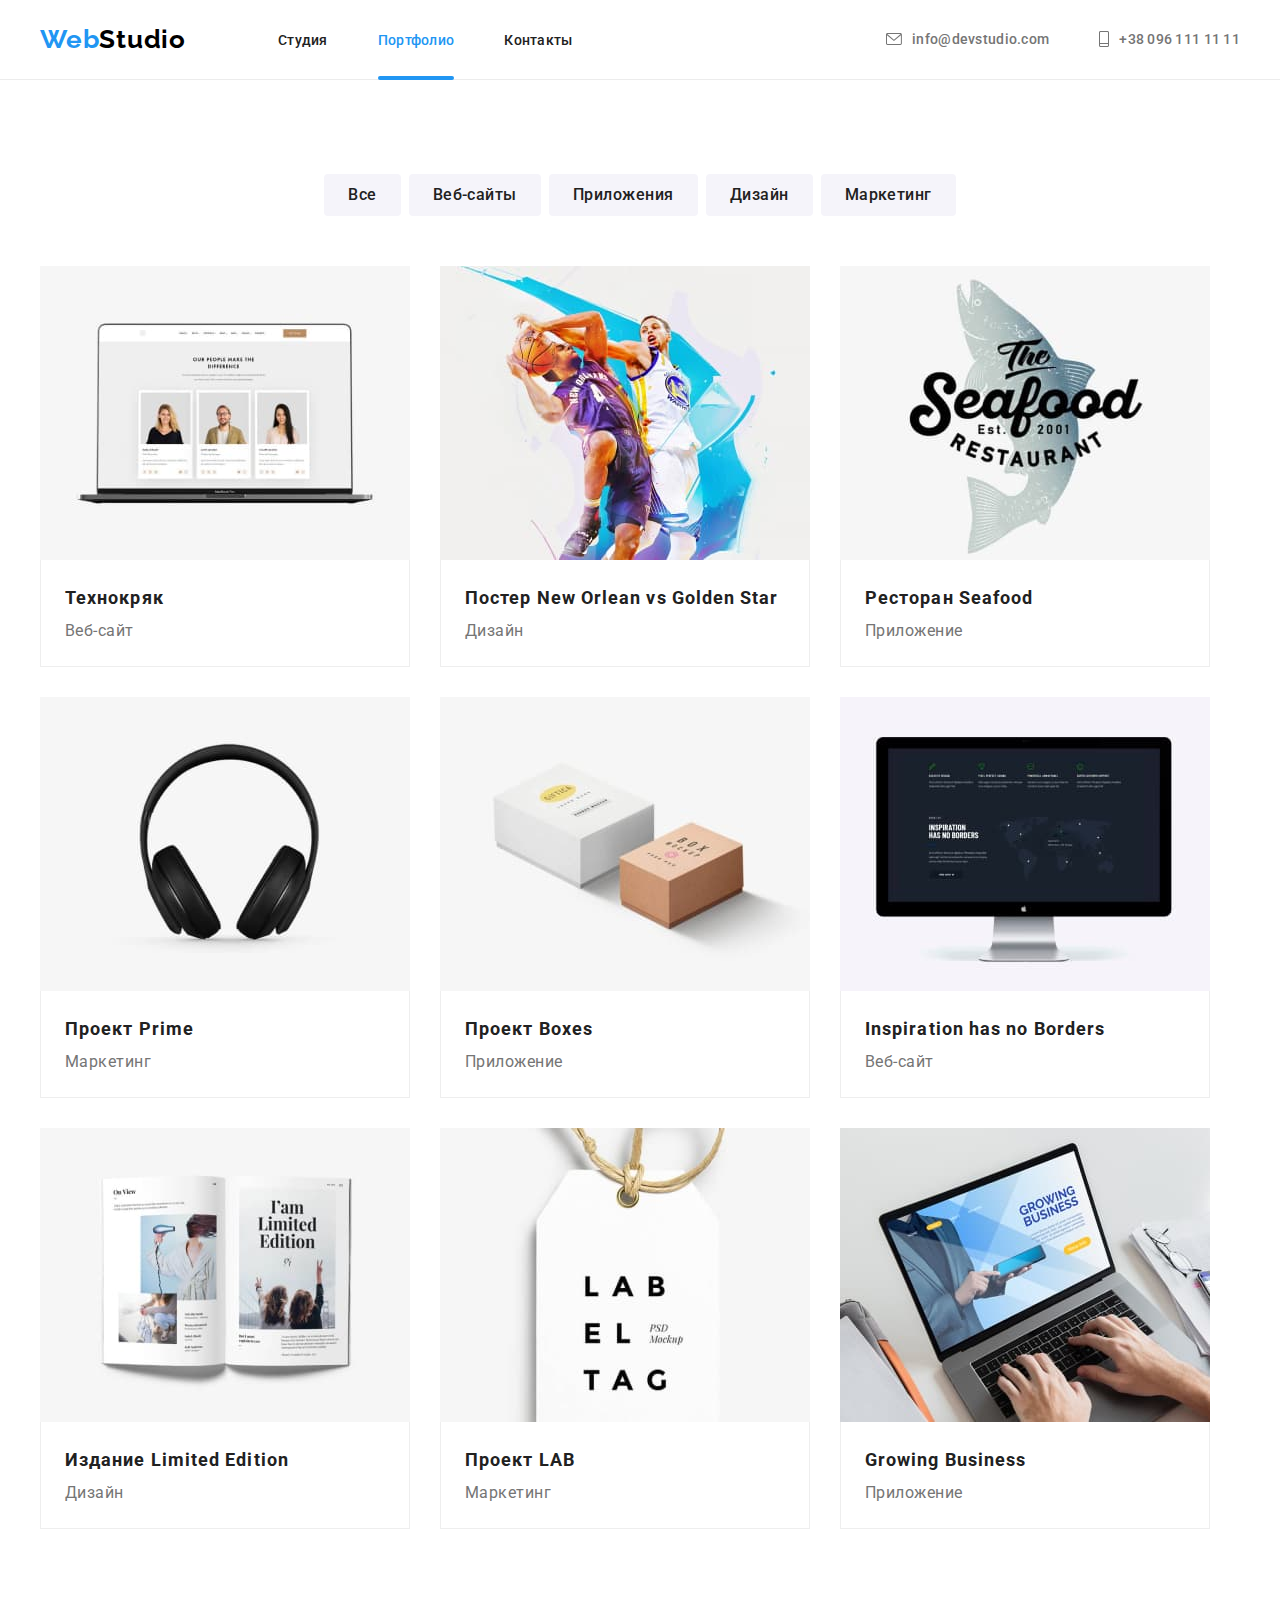
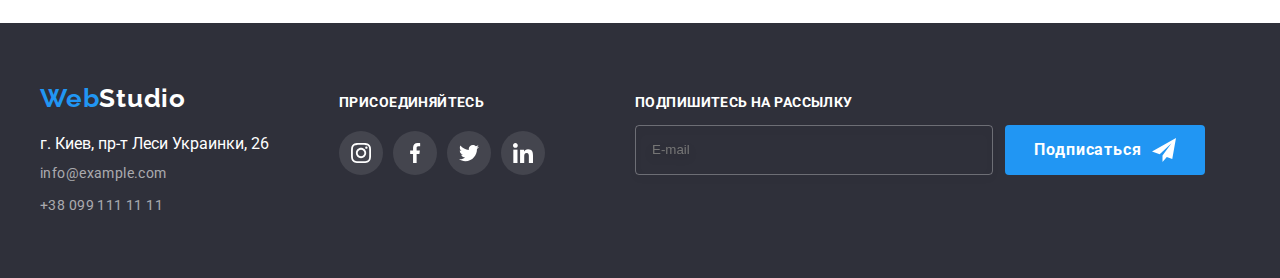
==== portfolio.html @ 4668f15e "start-7" ====
<!DOCTYPE html>
<html lang="ru">
<head>

    <meta charset="UTF-8">
    <meta http-equiv="X-UA-Compatible" content="IE=edge">
    <meta name="viewport" content="width=device-width, initial-scale=1.0">
    <title>Решения для бизнеса</title>
    <link rel="preconnect" href="https://fonts.gstatic.com">
    <link href="https://fonts.googleapis.com/css2?family=Raleway:wght@700&family=Roboto:wght@400;500;700;900&display=swap"
     rel="stylesheet">
    <link rel="stylesheet" href="https://cdnjs.cloudflare.com/ajax/libs/modern-normalize/1.1.0/modern-normalize.min.css"
        integrity="sha512-wpPYUAdjBVSE4KJnH1VR1HeZfpl1ub8YT/NKx4PuQ5NmX2tKuGu6U/JRp5y+Y8XG2tV+wKQpNHVUX03MfMFn9Q=="
        crossorigin="anonymous" referrerpolicy="no-referrer" />
    <link rel="stylesheet" href="https://cdnjs.cloudflare.com/ajax/libs/animate.css/4.1.1/animate.min.css" />
    <link rel="stylesheet" href="./css/style.css">


</head>

<body>
    <!--HEADER-->
    <header class="header">
        <div class="container header-container">
            <nav class="header-navi">
                <a class="logo-header" href="./">
                 Web<span class="header-second-part-logo">Studio</span> 
                </a>
                <ul class="menu">
                    <li class="menu-item">
                        <a class="menu-link" href="./index.html">Студия</a>
                    </li>
                    <li class="menu-item">
                        <a class="menu-link current" href="./portfolio.html">Портфолио</a>
                    </li>
                    <li class="menu-item">
                        <a class="menu-link" href="">Контакты</a>
                    </li>
                </ul>
            </nav>
                <ul class="header-list">
                    <li class="header-item">
                        <a class="header-link" href="mailto:info@devstudio.com">
                            <svg class="header-icon" width="16" height="12">
                                <use href="./images/sprite.svg#mail"></use>
                            </svg>
                            info@devstudio.com
                        </a>
                    </li>
                    <li class="header-item">
                        <a class="header-link" href="tel:+380961111111">
                            <svg class="header-icon" width="10" height="16" dw>
                                <use href="./images/sprite.svg#phone"></use>
                            </svg>
                            +38 096 111 11 11
                        </a>
                    </li>
                </ul>
        </div>

    </header>        
    <!-- PORTFOLIO -->
    <main>
        <section class="portfolio">
            <div class="container">
                <h2 class="visually-hidden">Наши работы</h2>
                <ul class="portfolio-menu">
                    <li class="portfolio-menu-item"><button class="portfolio-button" type="button">Все</button></li>
                    <li class="portfolio-menu-item"><button class="portfolio-button" type="button">Веб-сайты</button></li>
                    <li class="portfolio-menu-item"><button class="portfolio-button" type="button">Приложения</button></li>
                    <li class="portfolio-menu-item"><button class="portfolio-button" type="button">Дизайн</button></li>
                    <li class="portfolio-menu-item"><button class="portfolio-button" type="button">Маркетинг</button></li>
                </ul>
                <ul class="content-list">
                    <li class="content-list-item">
                        <a href="" class="content-list-link">
                            <div class="content-list-img-wrapper">
                                <img class="content-img"src="./images/portfolio/portfolio-img-1.jpg" alt="экран ноутбука">
                                <p class="portfolio-overlay">Технокряк это современная площадка распространения коронавируса. Компании используют эту платформу для цифрового
                                шпионажа и атак на защищённые сервера конкурентов.</p>
                            </div>
                            <div class="content-box">
                                <h3 class="title-potfolio">Технокряк</h3>
                                <p class="portfolio-text">Веб-сайт</p>
                            </div>
                        </a>
                    </li>
                    <li class="content-list-item">
                        <a href="" class="content-list-link">
                            <div class="content-list-img-wrapper">
                                <img class="content-img" src="./images/portfolio/portfolio-img-2.jpg" alt="два баскетболиста"> 
                                <p class="portfolio-overlay">Технокряк это современная площадка распространения коронавируса. Компании используют эту платформу для цифрового
                                шпионажа и атак на защищённые сервера конкурентов.</p>
                            </div>
                            <div class="content-box">
                                <h3 class="title-potfolio">Постер New Orlean vs Golden Star</h3>
                                <p class="portfolio-text">Дизайн</p>
                            </div>
                        </a>
                    </li>
                    <li class="content-list-item">
                        <a href="" class="content-list-link">
                            <div class="content-list-img-wrapper">
                                <img class="content-img"src="./images/portfolio/portfolio-img-3.jpg" alt="эмблема ресторана морской еды">
                                <p class="portfolio-overlay">Технокряк это современная площадка распространения коронавируса. Компании используют эту платформу для цифрового
                                шпионажа и атак на защищённые сервера конкурентов.</p>
                            </div>
                            <div class="content-box">
                                <h3 class="title-potfolio">Ресторан Seafood</h3>
                                <p class="portfolio-text">Приложение</p>
                            </div>
                        </a>
                    </li>
                    <li class="content-list-item">
                        <a href="" class="content-list-link">
                            <div class="content-list-img-wrapper">
                                <img class="content-img"src="./images/portfolio/portfolio-img-4.jpg" alt="наушники">
                                <p class="portfolio-overlay">Технокряк это современная площадка распространения коронавируса. Компании используют эту платформу для цифрового
                                шпионажа и атак на защищённые сервера конкурентов.</p>
                            </div>
                            <div class="content-box">
                                <h3 class="title-potfolio">Проект Prime</h3>
                                <p class="portfolio-text">Маркетинг</p>
                            </div>
                        </a>
                    </li>
                    <li class="content-list-item">
                        <a href="" class="content-list-link">
                            <div class="content-list-img-wrapper">
                                <img class="content-img"src="./images/portfolio/portfolio-img-5.jpg" alt="две коробки">
                                <p class="portfolio-overlay">Технокряк это современная площадка распространения коронавируса. Компании используют эту платформу для цифрового
                                шпионажа и атак на защищённые сервера конкурентов.</p>
                            </div>
                            <div class="content-box">
                                <h3 class="title-potfolio">Проект Boxes</h3>
                                <p class="portfolio-text">Приложение</p>
                            </div>
                        </a>
                    </li>
                    <li class="content-list-item">
                        <a href="" class="content-list-link">
                            <div class="content-list-img-wrapper">
                                <img class="content-img"src="./images/portfolio/portfolio-img-6.jpg" alt="экран монитора">
                                <p class="portfolio-overlay">Технокряк это современная площадка распространения коронавируса. Компании используют эту платформу для цифрового
                                шпионажа и атак на защищённые сервера конкурентов.</p>
                            </div>
                            <div class="content-box">
                                <h3 class="title-potfolio">Inspiration has no Borders</h3>
                                <p class="portfolio-text">Веб-сайт</p>
                            </div>
                        </a>
                    </li>
                    <li class="content-list-item">
                        <a href="" class="content-list-link">
                            <div class="content-list-img-wrapper">
                                <img class="content-img"src="./images/portfolio/portfolio-img-7.jpg" alt="открытая книга">
                                <p class="portfolio-overlay">Технокряк это современная площадка распространения коронавируса. Компании используют эту платформу для цифрового
                                шпионажа и атак на защищённые сервера конкурентов.</p>
                            </div>
                            <div class="content-box">
                                <h3 class="title-potfolio">Издание Limited Edition</h3>
                                <p class="portfolio-text">Дизайн   </p>
                            </div>
                        </a>
                   </li>
                    <li class="content-list-item">
                        <a href="" class="content-list-link">
                            <div class="content-list-img-wrapper">
                                <img class="content-img"src="./images/portfolio/portfolio-img-8.jpg" alt="ярлык">
                                <p class="portfolio-overlay">Технокряк это современная площадка распространения коронавируса. Компании используют эту платформу для цифрового
                                шпионажа и атак на защищённые сервера конкурентов.</p>
                            </div>
                            <div class="content-box">
                                <h3 class="title-potfolio">Проект LAB</h3>
                                <p class="portfolio-text">Маркетинг</p>
                            </div>
                        </a>
                    </li>
                    <li class="content-list-item">
                        <a href="" class="content-list-link">
                            <div class="content-list-img-wrapper">
                                <img class="content-img"src="./images/portfolio/portfolio-img-9.jpg" alt="работник печатает текст">
                                <p class="portfolio-overlay">Технокряк это современная площадка распространения коронавируса. Компании используют эту платформу для цифрового
                                шпионажа и атак на защищённые сервера конкурентов.</p>
                            </div>
                            <div class="content-box">
                                <h3 class="title-potfolio">Growing Business</h3>
                                <p class="portfolio-text">Приложение</p>
                            </div>
                        </a>
                    </li>
                </ul>
            </div>
        </section>

    </main>

        <!--FOOTER-->
        <footer class="footer-section">
            <div class="container footer-container">
                <div class="footer-address-box">
                    <a class="logo-footer" href="./">
                        Web<span class="footer-scnd-part-logo">Studio</span>
                    </a>
                    <address class="address">
                        <ul class="address-list">
                            <li class="address-list-item">
                                <a class="footer-link-address" href="https://goo.gl/maps/qPLBQ7NTv8aQXPM97" target="blank"
                                    rel="noopener noreferre">г. Киев, пр-т Леси Украинки, 26</a>
                            </li>
                            <li class="address-list-item">
                                <a class="footer-link" href="mailto:info@example.com">info@example.com</a>
                            </li>
                            <li class="address-list-item">
                                <a class="footer-link" href="tel:+380991111111">+38 099 111 11 11</a>
                            </li>
                        </ul>
                    </address>
                </div>
                <div class="footer-link-box">
                    <p class="link-text">Присоединяйтесь</p>
                    <ul class="footer-social-list">
                        <li class="footer-social-list-item">
                            <a href="" class="footer-social-list-link">
                                <svg class="footer-team-media-link" width="20" higth="20">
                                    <use href="./images/sprite.svg#instagram"></use>
                                </svg>
                            </a>
                        </li>
                        <li class="footer-social-list-item">
                            <a href="" class="footer-social-list-link">
                                <svg class="footer-team-media-link" width="20" higth="20">
                                    <use href="./images/sprite.svg#facebook"></use>
                                </svg>
                            </a>
                        </li>
                        <li class="footer-social-list-item">
                            <a href="" class="footer-social-list-link">
                                <svg class="footer-team-media-link" width="20" higth="20">
                                    <use href="./images/sprite.svg#twitter"></use>
                                </svg>
                            </a>
                        </li>
                        <li class="footer-social-list-item">
                            <a href="" class="footer-social-list-link">
                                <svg class="footer-team-media-link" width="20" higth="20">
                                    <use href="./images/sprite.svg#linkedin"></use>
                                </svg>
                            </a>
                        </li>
                    </ul>
                </div>
                <div class="footer-subscribe-form">
                    <form action="#" class="footer-form">
                        <p class="footer-form-head">Подпишитесь на рассылку</p>
                        <label class="footer-form-field">
                        <input type="email" class="footer-form-input" name="user-email" placeholder="E-mail">
                        <button type="submit" class="footer-btn">
                            Подписаться
                            <svg class="footer-btn-img" width="24" height="24">
                                <use href="./images/sprite.svg#send"></use>
                            </svg>
                        </button>
                    </label>
                    </form>
                </div>
            </div>
        </footer>
</body>
</html>
---- css/style.css ----
:root {
  --primery-font: "Roboto", sans-serif;
  --secondary-font: "Raleway", sans-serif;
  --primery-white-color: #ffffff;
  --primery-gray-color: #757575;
  --primery-logo-color: #000000;
  --primery-accent-color: #2196f3;
  --primery-menu-link-color: #212121;
  --primery-background-color: #2f303a;
  --team-background-color: #f5f4fa;
  --primery-address-text-color: rgba(255, 255, 255, 0.6);
  --cubic-bezier: cubic-bezier(0.4, 0, 0.2, 1);
  --time: 250ms;
}
body {
  background-color: var(--primery-white-color);
  color: var(--primery-gray-color);
  font-family: var(--primery-font);
  margin: 0px auto;
}
.address {
  font-style: normal;
}
h1,
h2,
h3,
h4,
h5,
h6,
p {
  margin-top: 0;
  margin-bottom: 0;
}
a {
  text-decoration: none;
}
ul,
ol {
  list-style: none;
  margin-top: 0;
  margin-bottom: 0;
  padding-left: 0;
}
img {
  display: block;
}
.visually-hidden {
  position: absolute;
  width: 1px;
  height: 1px;
  margin: -1px;
  border: 0px;
  padding: 0;

  white-space: nowrap;
  clip-path: inset(100%);
  clip: rect(0 0 0 0);
  overflow: hidden;
}
.container {
  width: 1200px;
  margin: 0 auto;
  padding-left: 15px;
  padding-right: 15px;
}

/* HEADER */
.header {
  padding: 24px 0px;
  border-bottom: 1px solid #ececec;
}
.logo-header {
  font-family: var(--secondary-font);
  font-weight: bold;
  font-size: 26px;
  line-height: 1.19;
  letter-spacing: 0.03em;

  color: var(--primery-accent-color);
  margin-right: 92px;
}
.header-second-part-logo {
  color: var(--primery-logo-color);
}
.menu-item:not(:last-child) {
  margin-right: 50px;
}

.menu-link {
  font-weight: 500;
  font-size: 14px;
  line-height: 1.14;
  letter-spacing: 0.02em;

  color: var(--primery-menu-link-color);
  transition: color var(--time) var(--cubic-bezier);
}
.menu-link.current {
  color: var(--primery-accent-color);
}
.menu-link:hover,
.menu-link:focus {
  color: var(--primery-accent-color);
}
.header-link {
  display: flex;
  align-items: center;
  font-weight: 500;
  font-size: 14px;
  line-height: 1.14px;
  letter-spacing: 0.02em;

  color: var(--primery-gray-color);
  transition: color var(--time) var(--cubic-bezier);
}
.header-link:hover,
.header-link:focus {
  color: var(--primery-accent-color);
}
.header-container {
  display: flex;
  align-items: center;
}
.header-navi {
  display: flex;
  align-items: center;
}
.menu {
  display: flex;
  align-items: center;
}
.menu-link {
  position: relative;
}
.current::after {
  display: block;
  content: "";
  height: 4px;
  border-radius: 2px;
  background-color: var(--primery-accent-color);
  width: 100%;
  position: absolute;
  transform: translateY(27px);
}
.header-list {
  display: flex;
  align-items: center;
  margin-left: auto;
}
.header-item:not(:first-child) {
  margin-left: 50px;
}
.header-icon {
  margin-right: 10px;
  fill: currentColor;
}

/* HERO */

.hero-section {
  background-color: var(--primery-background-color);
  background-image: linear-gradient(
      rgba(47, 48, 58, 0.4),
      rgba(47, 48, 58, 0.4)
    ),
    url(../images/hero/hero-background-img.jpg);
  background-size: cover;

  padding: 200px 0px;
}

.hero-title {
  font-weight: 900;
  font-size: 44px;
  line-height: 1.36;
  text-align: center;
  letter-spacing: 0.06em;
  text-transform: uppercase;
  color: var(--primery-white-color);
  margin-bottom: 30px;
}
.hero-btn {
  font-weight: bold;
  font-size: 16px;
  line-height: 1.87;
  cursor: pointer;
  color: var(--primery-white-color);
  background-color: var(--primery-accent-color);
  box-shadow: 0px 4px 4px rgba(0, 0, 0, 0.15);
  border-radius: 4px;
  padding: 10px 32px;
  border: none;
  display: block;
  margin: auto;
}
/* END HERO */
/* FEATURES */

.feature-section {
  padding: 94px 0px 46px 0px;
}
.features-list {
  display: flex;
}
.icon-box {
  display: flex;
  justify-content: center;
  align-items: center;
  margin-bottom: 30px;
  border: 1px solid transparent;
  border-radius: 4px;
  background-color: var(--team-background-color);
  width: 100%;
  height: 120px;
}

.title-scnd {
  font-weight: bold;
  font-size: 36px;
  line-height: 1.16;
  text-align: center;
  letter-spacing: 0.03em;
  color: var(--primery-menu-link-color);
}
.title-thrd {
  font-weight: bold;
  font-size: 14px;
  line-height: 1.14;
  letter-spacing: 0.03em;
  text-transform: uppercase;
  color: var(--primery-menu-link-color);
  margin-bottom: 10px;
}
.feature-text {
  font-size: 14px;
  line-height: 1.71;
  letter-spacing: 0.03em;
}
.features-list-item:not(:last-child) {
  margin-right: 30px;
}
.features-list-item {
  flex-basis: calc((100% - 90px) / 4);
}
/* END FEATURE */
/* ABOUT */

.about-list {
  display: flex;
  justify-content: space-between;
}
.about-list-item:not(:last-child) {
  margin-right: 30px;
}
.about-section {
  padding: 47px 0px 94px 0px;
}
.about-list-item {
  position: relative;
}
.about-overlay {
  font-family: var(--primery-font);
  font-style: normal;
  font-weight: bold;
  font-size: 14px;
  line-height: 1.14;
  text-align: center;
  letter-spacing: 0.03em;
  text-transform: uppercase;
  color: var(--primery-white-color);
  background-color: rgba(47, 48, 58, 0.8);
  width: 100%;
  height: 70px;
  padding: 27px 0px;
  position: absolute;
  bottom: 0;
  left: 0;
}

/* END ABOUT */

/* TEAM */

.team-section {
  padding: 94px 0px;
  background-color: var(--team-background-color);
}
.team-text {
  font-weight: normal;
  font-size: 16px;
  line-height: 1.18;
  letter-spacing: 0.03em;
}
.team-list {
  display: flex;
  justify-content: space-between;
}
.team-list-item {
  background: var(--primery-white-color);
  box-shadow: 0px 1px 3px rgba(0, 0, 0, 0.12), 0px 1px 1px rgba(0, 0, 0, 0.14),
    0px 2px 1px rgba(0, 0, 0, 0.2);
  border-radius: 0px 0px 4px 4px;
}
.team-list-item:not(:last-child) {
  margin-right: 30px;
}
.title-scnd {
  margin-bottom: 50px;
}
.title-thrd-team {
  font-weight: bold;
  font-size: 14px;
  line-height: 1.14;
  letter-spacing: 0.03em;
  text-transform: inherit;
  color: var(--primery-menu-link-color);
  text-align: center;
}
.team-text {
  text-align: center;
  margin-top: 10px;
}
.team-box {
  padding: 30px 32px;
}
.social-list {
  display: flex;
  justify-content: space-between;
  margin-top: 16px;
}
.social-list-link {
  display: flex;
  align-items: center;
  justify-content: center;
  width: 44px;
  height: 44px;
  border-radius: 50%;
  background-color: #ffffff;
  fill: #afb1b8;
  transition: background-color var(--time) var(--cubic-bezier),
    fill var(--time) var(--cubic-bezier);
}

.social-list-link:hover,
.social-list-link:focus {
  fill: var(--primery-white-color);
  background-color: var(--primery-accent-color);
}
.team-media-link {
  width: 20px;
  height: 20px;
}
/* END TEAM */
/* CLIENTS */
.clients-section {
  padding: 94px 0px;
}
.clients-list {
  display: flex;
  justify-content: space-between;
}
.clients-link {
  display: flex;
  justify-content: center;
  align-items: center;
  width: 170px;
  height: 92px;
  border: 1px solid #afb1b8;
  box-sizing: border-box;
  border-radius: 4px;
  fill: #afb1b8;
  transition: fill var(--time) var(--cubic-bezier),
    border var(--time) var(--cubic-bezier);
}
.clients-link:hover,
.clients-link:focus {
  fill: var(--primery-accent-color);
  border: 1px solid #2196f3;
  cursor: pointer;
}

.clients-item:not(:last-child) {
  margin-right: 30px;
}
.clients-logo {
  width: 106px;
  height: 60px;
}

/* END CLIENTS */

/* FOOTER */

.logo-footer {
  font-family: var(--secondary-font);
  font-weight: bold;
  font-size: 26px;
  line-height: 1.19;
  letter-spacing: 0.03em;
  margin-bottom: 20px;
  display: block;
  color: var(--primery-accent-color);
}
.footer-section {
  background-color: var(--primery-background-color);
}
.footer-scnd-part-logo {
  color: var(--primery-white-color);
}
.footer-link-address {
  color: var(--primery-white-color);
}
.footer-link {
  font-weight: normal;
  font-size: 14px;
  line-height: 1.71;
  letter-spacing: 0.03em;
  color: var(--primery-address-text-color);
  transition: color var(--time) var(--cubic-bezier);
}
.footer-link:hover,
.footer-link:focus {
  color: var(--primery-white-color);
}
.footer-section {
  padding: 60px 0px;
}
.address-list-item:not(:last-child) {
  margin-bottom: 9px;
}
.footer-social-list {
  display: flex;
}
.footer-social-list-link {
  display: flex;
  align-items: center;
  justify-content: center;
  width: 44px;
  height: 44px;
  border-radius: 50%;
  background: rgba(255, 255, 255, 0.1);
  fill: var(--primery-white-color);
  transition: background-color var(--time) var(--cubic-bezier),
    fill var(--time) var(--cubic-bezier);
}
.footer-social-list-link:hover,
.footer-social-list-link:focus {
  fill: var(--primery-white-color);
  background-color: var(--primery-accent-color);
}
.footer-container {
  display: flex;
  align-items: baseline;
}
.link-text {
  font-family: var(--primery-font);
  font-weight: bold;
  font-size: 14px;
  line-height: 1.14;
  letter-spacing: 0.03em;
  text-transform: uppercase;
  color: var(--primery-white-color);
  margin-bottom: 20px;
}
.footer-link-box {
  margin-left: 70px;
}
.footer-social-list-item:not(:last-child) {
  margin-right: 10px;
}
.footer-team-media-link {
  width: 20px;
  height: 20px;
}
.footer-subscribe-form{
  margin-left: 90px;
}
.footer-form-head{
  font-family: var(--primery-white-color);
  font-style: normal;
  font-weight: bold;
  font-size: 14px;
  line-height: 1.14;
  letter-spacing: 0.03em;
  text-transform: uppercase;
  color:var(--primery-white-color);
  margin-bottom: 14px;
}
.footer-form-field{
  display: flex;
}
.footer-form-input{
  width: 358px;
  height: 50px;
  border: 1px solid rgba(255, 255, 255, 0.3);
  box-sizing: border-box;
  filter: drop-shadow(0px 4px 4px rgba(0, 0, 0, 0.15));
  border-radius: 4px;
  background-color: transparent;
  padding-left: 16px;
  padding-right: 16px;
  color: var(--primery-white-color);
}
.footer-btn{
  display: flex;
  justify-content: center;
  align-items: center;
  width: 200px;
  height: 50px;
  box-sizing: border-box;
  background-color: var(--primery-accent-color);
  border-radius: 4px;
  border: none;
  font-family: var(--primery-font);
  font-style: normal;
  font-weight: bold;
  font-size: 16px;
  line-height: 1.87;
  letter-spacing: 0.06em;   
  color: var(--primery-white-color);
  margin-left: 12px;
}
.footer-btn-img{
  
  margin-left: 10px;
  fill: var(--primery-white-color);
}

/* END FOOTER */
/* PORTFOLIO */

.portfolio {
  padding: 94px 0px;
}
.title-potfolio {
  font-weight: bold;
  font-size: 18px;
  line-height: 2;
  letter-spacing: 0.06em;
  color: var(--primery-menu-link-color);
}
.portfolio-text {
  font-size: 16px;
  line-height: 1.87;
  letter-spacing: 0.03em;
  color: var(--primery-gray-color);
}
.portfolio-button {
  font-family: inherit;
  font-weight: 500;
  font-size: 16px;
  line-height: 1.62;
  letter-spacing: 0.03em;
  cursor: pointer;
  color: var(--primery-menu-link-color);
  background-color: var(--team-background-color);
  padding: 6px 22px;

  border-radius: 4px;
  border-color: transparent;
  outline: none;
  transition: color var(--time) var(--cubic-bezier),
    background-color var(--time) var(--cubic-bezier);
}
.portfolio-button:hover,
.portfolio-button:focus {
  box-shadow: 0px 3px 1px rgba(0, 0, 0, 0.1), 0px 1px 2px rgba(0, 0, 0, 0.08),
    0px 2px 2px rgba(0, 0, 0, 0.12);
  color: var(--primery-white-color);
  background-color: var(--primery-accent-color);
}
.portfolio-menu {
  display: flex;
  justify-content: center;
  margin-bottom: 50px;
}
.portfolio-menu-item:not(:last-child) {
  margin-right: 8px;
}
.content-box {
  padding: 20px 24px;
  border-right: 1px solid #eeeeee;
  border-bottom: 1px solid #eeeeee;
  border-left: 1px solid #eeeeee;
}

.content-list {
  display: flex;
  flex-wrap: wrap;
  margin-left: -30px;
  margin-top: -30px;
}
.content-list-item {
  margin-left: 30px;
  margin-top: 30px;
  background: var(--primery-white-color);
}
.content-list-link {
  display: block;
  text-decoration: none;
}
.content-list-link:focus,
.content-list-link:hover {
  box-shadow: 0px 1px 1px rgba(0, 0, 0, 0.12), 0px 4px 4px rgba(0, 0, 0, 0.06),
    1px 4px 6px rgba(0, 0, 0, 0.16);
}
.content-img {
  display: block;
  width: 370px;
  height: 294px;
}
.content-list-img-wrapper {
  position: relative;
  overflow: hidden;
}
.portfolio-overlay {
  font-family: var(--primery-font);
  font-weight: normal;
  font-size: 18px;
  line-height: 1.55;
  letter-spacing: 0.03em;
  padding: 63px 24px;
  position: absolute;
  background-color: rgba(33, 150, 243, 0.9);
  color: var(--primery-white-color);
  width: 100%;
  height: 100%;
  top: 0px;
  left: 0px;
  overflow: auto;
  transform: translateY(100%);
}
.content-list-link:hover .portfolio-overlay,
.content-list-link:focus .portfolio-overlay {
  transform: translateY(0%);
  transition: transform 250ms cubic-bezier(0.4, 0, 0.2, 1);
}
/* END PORTFOLIO */

/* backdrop */
.backdrop {
  position: fixed;
  top: 0;
  left: 0;
  width: 100vw;
  height: 100vh;
  background-color: rgba(0, 0, 0, 0.2);

  transition: opacity var(--time) var(--cubic-bezier),
    visibility var(--time) var(--cubic-bezier);
}
.modal {
  width: 528px;
  height: 581px;
  background-color: var(--primery-white-color);
  position: absolute;
  left: 50%;
  top: 50%;
  transform: translate(-50%, -50%);
  padding: 40px;
  border-radius: 4px;
  box-shadow: 0px 1px 3px rgba(0, 0, 0, 0.12), 0px 1px 1px rgba(0, 0, 0, 0.14), 0px 2px 1px rgba(0, 0, 0, 0.2);
}

.close-btn {
  display: flex;
  align-items: center;
  justify-content: center;
  padding: 0;
  position: absolute;
  top: 8px;
  right: 8px;
  width: 30px;
  height: 30px;
  border-radius: 50%;
  border: 1px solid rgba(0, 0, 0, 0.1);
  background-color: transparent;
  cursor: pointer;
  transition: fill var(--time) var(--cubic-bezier);
}
.close-btn:hover{
  fill: var(--primery-accent-color);
  
}
.is-hidden {
  opacity: 0;
  visibility: hidden;
  pointer-events: none;
}
/* MODAL-FORM */
.modal-form{
  display: flex;
  flex-direction: column;
}
.modal-form-head{
  font-family: var(--primery-font);
  font-style: normal;
  font-weight: bold;
  font-size: 20px;
  line-height: 1.15px;
  text-align: center;
  letter-spacing: 0.03em;
  color:var(--primery-menu-link-color);
  margin-bottom: 30px;
}
.modal-form-input{
  height: 40px;
  width: 100%;
  border: 1px solid rgba(33, 33, 33, 0.2);
  box-sizing: border-box;
  border-radius: 4px;
  padding-left: 42px;
  transition: border-color var(--time) var(--cubic-bezier);

}
.modal-form-input:focus{
  outline: none;
  border-color: var(--primery-accent-color);

}
.modal-form-input:focus + .modal-form-icon{
  fill: var(--primery-accent-color);
}
.modal-form-input-wrapper{
  position: relative;
  display: block;
  margin-top: 4px;
}
.modal-form-field{
  
  font-family: var(--primery-font);
  font-style: normal;
  font-weight: normal;
  font-size: 12px;
  line-height: 14px;
  letter-spacing: 0.01em;
  color: var(--primery-gray-color);
  margin-bottom: 10px;
}
.modal-form-icon{
  position:absolute;
  display: block;
  width: 18px;
  height: 18px;
  left: 12px;
  top: 50%;
  transform: translateY(-50%);
  transition: background-color var(--time) var(--cubic-bezier);

}

.modal-form-message{
  font-family: var(--primery-font);
  font-style: normal;
  font-weight: normal;
  font-size: 14px;
  line-height: 1.14px;
  letter-spacing: 0.01em;
  
  width: 100%;
  height: 120px;
  margin-top: 4px;
  border: 1px solid rgba(33, 33, 33, 0.2);
  box-sizing: border-box;
  border-radius: 4px;
  padding: 16px 16px 12px 16px;
  resize: none;
  transition: border-color var(--time) var(--cubic-bezier);

}
.modal-form-message:focus{
  outline: none;
  border-color: var(--primery-accent-color);
}
.modal-form-message::placeholder{
  opacity: 50%;
}
.modal-form-btn{
  font-family: var(--primery-font)  ;
  font-style: normal;
  font-weight: bold;
  font-size: 16px;
  line-height: 1.87;
  letter-spacing: 0.06em;
  color: var(--primery-white-color);
  background-color: var(--primery-accent-color);
  box-sizing: border-box;
  border-style: none;
  box-shadow: 0px 4px 4px rgba(0, 0, 0, 0.15);
  border-radius: 4px;

  width: 200px;
  height: 50px;
  padding: 0;
  margin-top: 30px;
  align-self: center;
  
}
.modal-form-checkbox:checked + .modal-form-checkbox-label::before{
  background-image: url(../images/modal-form/checkbox-img.jpg);
  background-repeat: no-repeat;
  background-position: 50% 50%;
  border: none;
}
.modal-form-checkbox:focus + .modal-form-checkbox-label::before{
 border: 1px solid var(--primery-accent-color);
}
.modal-form-checkbox-label{
  
  font-family: var(--primery-font);
  font-style: normal;
  font-weight: normal;
  font-size: 14px;
  line-height: 1.71;
  letter-spacing: 0.03em;
  color:var(--primery-gray-color);
  display: flex;
  align-items: center;
  justify-content: center;
 
}
.modal-form-checkbox-label::before{
  content:"";
  display: block;
  width: 16px;
  height: 15px;
  border: 2px solid var(--primery-menu-link-color);
  border-radius: 2px;
  cursor: pointer;
  margin-right: 7px;
}
.modal-form-label-link{
  color: var(--primery-accent-color);
  text-decoration: underline;
 
}
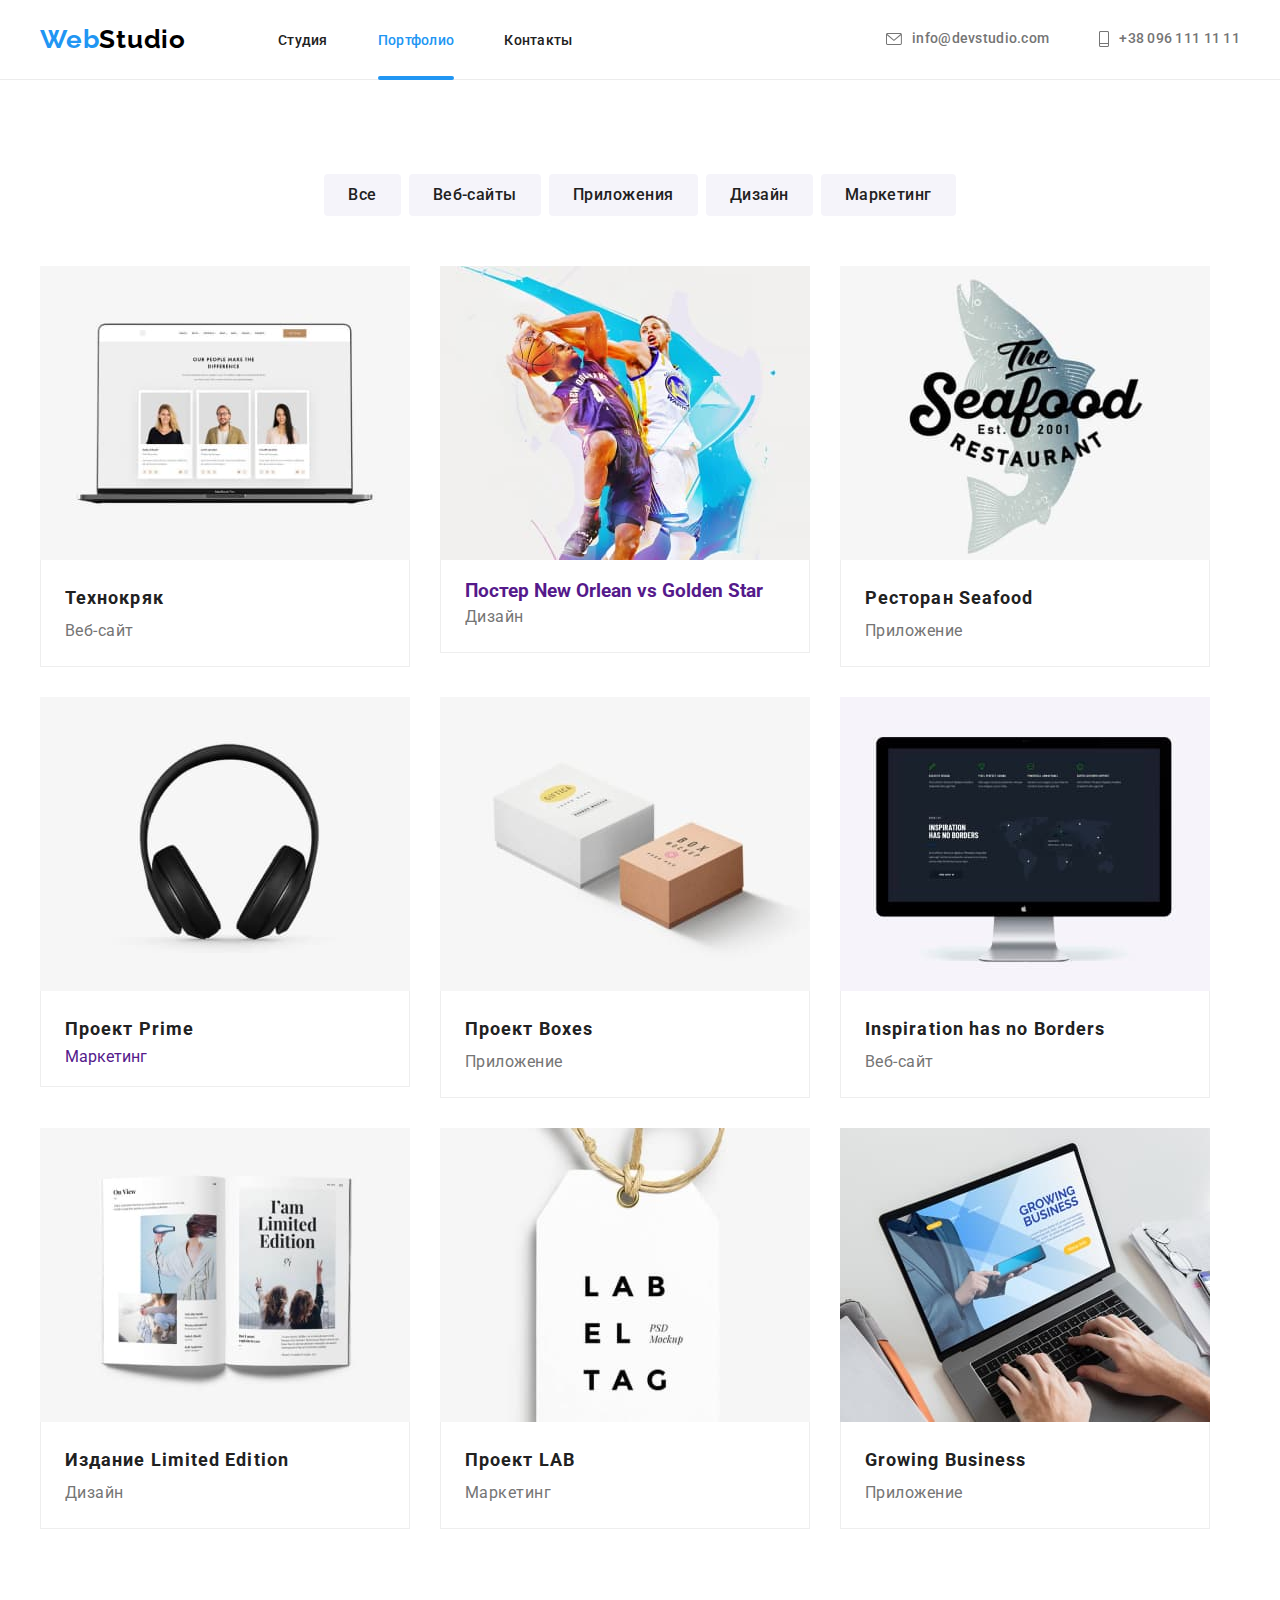
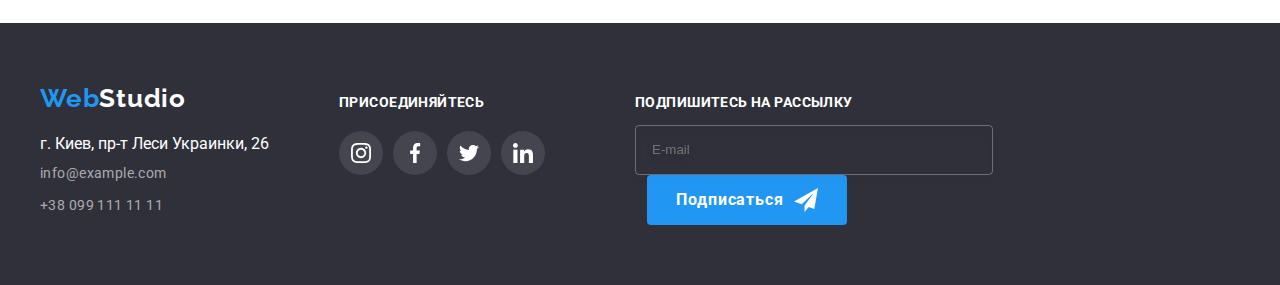
==== commit b0492792: "sass,BEM" ====
--- a/portfolio.html
+++ b/portfolio.html
@@ -13,7 +13,7 @@
         integrity="sha512-wpPYUAdjBVSE4KJnH1VR1HeZfpl1ub8YT/NKx4PuQ5NmX2tKuGu6U/JRp5y+Y8XG2tV+wKQpNHVUX03MfMFn9Q=="
         crossorigin="anonymous" referrerpolicy="no-referrer" />
     <link rel="stylesheet" href="https://cdnjs.cloudflare.com/ajax/libs/animate.css/4.1.1/animate.min.css" />
-    <link rel="stylesheet" href="./css/style.css">
+    <link rel="stylesheet" href="./css/main.min.css">
 
 
 </head>
@@ -22,170 +22,169 @@
     <!--HEADER-->
     <header class="header">
         <div class="container header-container">
-            <nav class="header-navi">
-                <a class="logo-header" href="./">
-                 Web<span class="header-second-part-logo">Studio</span> 
+            <nav class="navigation">
+                <a class="logo logo-header" href="./">
+                 Web<span class="logo_dark">Studio</span> 
                 </a>
                 <ul class="menu">
-                    <li class="menu-item">
-                        <a class="menu-link" href="./index.html">Студия</a>
-                    </li>
-                    <li class="menu-item">
-                        <a class="menu-link current" href="./portfolio.html">Портфолио</a>
-                    </li>
-                    <li class="menu-item">
-                        <a class="menu-link" href="">Контакты</a>
+                    <li class="menu__item">
+                        <a class="menu__link" href="./index.html">Студия</a>
+                    </li>
+                    <li class="menu__item">
+                        <a class="menu__link current" href="./portfolio.html">Портфолио</a>
+                    </li>
+                    <li class="menu__item">
+                        <a class="menu__link" href="">Контакты</a>
                     </li>
                 </ul>
             </nav>
-                <ul class="header-list">
-                    <li class="header-item">
-                        <a class="header-link" href="mailto:info@devstudio.com">
-                            <svg class="header-icon" width="16" height="12">
+                <ul class="contacts-list">
+                    <li class="contacts-list__item">
+                        <a class="contacts-list__link" href="mailto:info@devstudio.com">
+                            <svg class="contacts-list__icon" width="16" height="12">
                                 <use href="./images/sprite.svg#mail"></use>
                             </svg>
                             info@devstudio.com
                         </a>
                     </li>
-                    <li class="header-item">
-                        <a class="header-link" href="tel:+380961111111">
-                            <svg class="header-icon" width="10" height="16" dw>
+                    <li class="contacts-list__item">
+                        <a class="contacts-list__link" href="tel:+380961111111">
+                            <svg class="contacts-list__icon" width="10" height="16">
                                 <use href="./images/sprite.svg#phone"></use>
-                            </svg>
+                            </svg>    
                             +38 096 111 11 11
                         </a>
                     </li>
                 </ul>
         </div>
-
-    </header>        
+    </header>       
     <!-- PORTFOLIO -->
     <main>
         <section class="portfolio">
             <div class="container">
                 <h2 class="visually-hidden">Наши работы</h2>
                 <ul class="portfolio-menu">
-                    <li class="portfolio-menu-item"><button class="portfolio-button" type="button">Все</button></li>
-                    <li class="portfolio-menu-item"><button class="portfolio-button" type="button">Веб-сайты</button></li>
-                    <li class="portfolio-menu-item"><button class="portfolio-button" type="button">Приложения</button></li>
-                    <li class="portfolio-menu-item"><button class="portfolio-button" type="button">Дизайн</button></li>
-                    <li class="portfolio-menu-item"><button class="portfolio-button" type="button">Маркетинг</button></li>
+                    <li class="portfolio-menu__item"><button class="portfolio__button" type="button">Все</button></li>
+                    <li class="portfolio-menu__item"><button class="portfolio__button" type="button">Веб-сайты</button></li>
+                    <li class="portfolio-menu__item"><button class="portfolio__button" type="button">Приложения</button></li>
+                    <li class="portfolio-menu__item"><button class="portfolio__button" type="button">Дизайн</button></li>
+                    <li class="portfolio-menu__item"><button class="portfolio__button" type="button">Маркетинг</button></li>
                 </ul>
                 <ul class="content-list">
-                    <li class="content-list-item">
-                        <a href="" class="content-list-link">
-                            <div class="content-list-img-wrapper">
+                    <li class="content-list__item">
+                        <a href="" class="content-list__link">
+                            <div class="content-list__img-wrapper">
                                 <img class="content-img"src="./images/portfolio/portfolio-img-1.jpg" alt="экран ноутбука">
-                                <p class="portfolio-overlay">Технокряк это современная площадка распространения коронавируса. Компании используют эту платформу для цифрового
-                                шпионажа и атак на защищённые сервера конкурентов.</p>
-                            </div>
-                            <div class="content-box">
-                                <h3 class="title-potfolio">Технокряк</h3>
-                                <p class="portfolio-text">Веб-сайт</p>
-                            </div>
-                        </a>
-                    </li>
-                    <li class="content-list-item">
-                        <a href="" class="content-list-link">
-                            <div class="content-list-img-wrapper">
+                                <p class="portfolio__overlay">Технокряк это современная площадка распространения коронавируса. Компании используют эту платформу для цифрового
+                                шпионажа и атак на защищённые сервера конкурентов.</p>
+                            </div>
+                            <div class="content-box">
+                                <h3 class="potfolio__title">Технокряк</h3>
+                                <p class="portfolio__text">Веб-сайт</p>
+                            </div>
+                        </a>
+                    </li>
+                    <li class="content-list__item">
+                        <a href="" class="content-list__link">
+                            <div class="content-list__img-wrapper">
                                 <img class="content-img" src="./images/portfolio/portfolio-img-2.jpg" alt="два баскетболиста"> 
-                                <p class="portfolio-overlay">Технокряк это современная площадка распространения коронавируса. Компании используют эту платформу для цифрового
-                                шпионажа и атак на защищённые сервера конкурентов.</p>
-                            </div>
-                            <div class="content-box">
-                                <h3 class="title-potfolio">Постер New Orlean vs Golden Star</h3>
-                                <p class="portfolio-text">Дизайн</p>
-                            </div>
-                        </a>
-                    </li>
-                    <li class="content-list-item">
-                        <a href="" class="content-list-link">
-                            <div class="content-list-img-wrapper">
+                                <p class="portfolio__overlay">Технокряк это современная площадка распространения коронавируса. Компании используют эту платформу для цифрового
+                                шпионажа и атак на защищённые сервера конкурентов.</p>
+                            </div>
+                            <div class="content-box">
+                                <h3 class="portfolio__title">Постер New Orlean vs Golden Star</h3>
+                                <p class="portfolio__text">Дизайн</p>
+                            </div>
+                        </a>
+                    </li>
+                    <li class="content-list__item">
+                        <a href="" class="content-list__link">
+                            <div class="content-list__img-wrapper">
                                 <img class="content-img"src="./images/portfolio/portfolio-img-3.jpg" alt="эмблема ресторана морской еды">
-                                <p class="portfolio-overlay">Технокряк это современная площадка распространения коронавируса. Компании используют эту платформу для цифрового
-                                шпионажа и атак на защищённые сервера конкурентов.</p>
-                            </div>
-                            <div class="content-box">
-                                <h3 class="title-potfolio">Ресторан Seafood</h3>
-                                <p class="portfolio-text">Приложение</p>
-                            </div>
-                        </a>
-                    </li>
-                    <li class="content-list-item">
-                        <a href="" class="content-list-link">
-                            <div class="content-list-img-wrapper">
+                                <p class="portfolio__overlay">Технокряк это современная площадка распространения коронавируса. Компании используют эту платформу для цифрового
+                                шпионажа и атак на защищённые сервера конкурентов.</p>
+                            </div>
+                            <div class="content-box">
+                                <h3 class="potfolio__title">Ресторан Seafood</h3>
+                                <p class="portfolio__text">Приложение</p>
+                            </div>
+                        </a>
+                    </li>
+                    <li class="content-list__item">
+                        <a href="" class="content-list__link">
+                            <div class="content-list__img-wrapper">
                                 <img class="content-img"src="./images/portfolio/portfolio-img-4.jpg" alt="наушники">
-                                <p class="portfolio-overlay">Технокряк это современная площадка распространения коронавируса. Компании используют эту платформу для цифрового
-                                шпионажа и атак на защищённые сервера конкурентов.</p>
-                            </div>
-                            <div class="content-box">
-                                <h3 class="title-potfolio">Проект Prime</h3>
-                                <p class="portfolio-text">Маркетинг</p>
-                            </div>
-                        </a>
-                    </li>
-                    <li class="content-list-item">
-                        <a href="" class="content-list-link">
-                            <div class="content-list-img-wrapper">
+                                <p class="portfolio__overlay">Технокряк это современная площадка распространения коронавируса. Компании используют эту платформу для цифрового
+                                шпионажа и атак на защищённые сервера конкурентов.</p>
+                            </div>
+                            <div class="content-box">
+                                <h3 class="potfolio__title">Проект Prime</h3>
+                                <p class="portfoli____text">Маркетинг</p>
+                            </div>
+                        </a>
+                    </li>
+                    <li class="content-list__item">
+                        <a href="" class="content-list__link">
+                            <div class="content-list__img-wrapper">
                                 <img class="content-img"src="./images/portfolio/portfolio-img-5.jpg" alt="две коробки">
-                                <p class="portfolio-overlay">Технокряк это современная площадка распространения коронавируса. Компании используют эту платформу для цифрового
-                                шпионажа и атак на защищённые сервера конкурентов.</p>
-                            </div>
-                            <div class="content-box">
-                                <h3 class="title-potfolio">Проект Boxes</h3>
-                                <p class="portfolio-text">Приложение</p>
-                            </div>
-                        </a>
-                    </li>
-                    <li class="content-list-item">
-                        <a href="" class="content-list-link">
-                            <div class="content-list-img-wrapper">
+                                <p class="portfolio__overlay">Технокряк это современная площадка распространения коронавируса. Компании используют эту платформу для цифрового
+                                шпионажа и атак на защищённые сервера конкурентов.</p>
+                            </div>
+                            <div class="content-box">
+                                <h3 class="potfolio__title">Проект Boxes</h3>
+                                <p class="portfolio__text">Приложение</p>
+                            </div>
+                        </a>
+                    </li>
+                    <li class="content-list__item">
+                        <a href="" class="content-list__link">
+                            <div class="content-list__img-wrapper">
                                 <img class="content-img"src="./images/portfolio/portfolio-img-6.jpg" alt="экран монитора">
-                                <p class="portfolio-overlay">Технокряк это современная площадка распространения коронавируса. Компании используют эту платформу для цифрового
-                                шпионажа и атак на защищённые сервера конкурентов.</p>
-                            </div>
-                            <div class="content-box">
-                                <h3 class="title-potfolio">Inspiration has no Borders</h3>
-                                <p class="portfolio-text">Веб-сайт</p>
-                            </div>
-                        </a>
-                    </li>
-                    <li class="content-list-item">
-                        <a href="" class="content-list-link">
-                            <div class="content-list-img-wrapper">
+                                <p class="portfolio__overlay">Технокряк это современная площадка распространения коронавируса. Компании используют эту платформу для цифрового
+                                шпионажа и атак на защищённые сервера конкурентов.</p>
+                            </div>
+                            <div class="content-box">
+                                <h3 class="potfolio__title">Inspiration has no Borders</h3>
+                                <p class="portfolio__text">Веб-сайт</p>
+                            </div>
+                        </a>
+                    </li>
+                    <li class="content-list__item">
+                        <a href="" class="content-list__link">
+                            <div class="content-list__img-wrapper">
                                 <img class="content-img"src="./images/portfolio/portfolio-img-7.jpg" alt="открытая книга">
-                                <p class="portfolio-overlay">Технокряк это современная площадка распространения коронавируса. Компании используют эту платформу для цифрового
-                                шпионажа и атак на защищённые сервера конкурентов.</p>
-                            </div>
-                            <div class="content-box">
-                                <h3 class="title-potfolio">Издание Limited Edition</h3>
-                                <p class="portfolio-text">Дизайн   </p>
+                                <p class="portfolio__overlay">Технокряк это современная площадка распространения коронавируса. Компании используют эту платформу для цифрового
+                                шпионажа и атак на защищённые сервера конкурентов.</p>
+                            </div>
+                            <div class="content-box">
+                                <h3 class="potfolio__title">Издание Limited Edition</h3>
+                                <p class="portfolio__text">Дизайн   </p>
                             </div>
                         </a>
                    </li>
-                    <li class="content-list-item">
-                        <a href="" class="content-list-link">
-                            <div class="content-list-img-wrapper">
+                    <li class="content-list__item">
+                        <a href="" class="content-list__link">
+                            <div class="content-list__img-wrapper">
                                 <img class="content-img"src="./images/portfolio/portfolio-img-8.jpg" alt="ярлык">
-                                <p class="portfolio-overlay">Технокряк это современная площадка распространения коронавируса. Компании используют эту платформу для цифрового
-                                шпионажа и атак на защищённые сервера конкурентов.</p>
-                            </div>
-                            <div class="content-box">
-                                <h3 class="title-potfolio">Проект LAB</h3>
-                                <p class="portfolio-text">Маркетинг</p>
-                            </div>
-                        </a>
-                    </li>
-                    <li class="content-list-item">
-                        <a href="" class="content-list-link">
-                            <div class="content-list-img-wrapper">
+                                <p class="portfolio__overlay">Технокряк это современная площадка распространения коронавируса. Компании используют эту платформу для цифрового
+                                шпионажа и атак на защищённые сервера конкурентов.</p>
+                            </div>
+                            <div class="content-box">
+                                <h3 class="potfolio__title">Проект LAB</h3>
+                                <p class="portfolio__text">Маркетинг</p>
+                            </div>
+                        </a>
+                    </li>
+                    <li class="content-list__item">
+                        <a href="" class="content-list__link">
+                            <div class="content-list__img-wrapper">
                                 <img class="content-img"src="./images/portfolio/portfolio-img-9.jpg" alt="работник печатает текст">
-                                <p class="portfolio-overlay">Технокряк это современная площадка распространения коронавируса. Компании используют эту платформу для цифрового
-                                шпионажа и атак на защищённые сервера конкурентов.</p>
-                            </div>
-                            <div class="content-box">
-                                <h3 class="title-potfolio">Growing Business</h3>
-                                <p class="portfolio-text">Приложение</p>
+                                <p class="portfolio__overlay">Технокряк это современная площадка распространения коронавируса. Компании используют эту платформу для цифрового
+                                шпионажа и атак на защищённые сервера конкурентов.</p>
+                            </div>
+                            <div class="content-box">
+                                <h3 class="potfolio__title">Growing Business</h3>
+                                <p class="portfolio__text">Приложение</p>
                             </div>
                         </a>
                     </li>
@@ -198,73 +197,74 @@
         <!--FOOTER-->
         <footer class="footer-section">
             <div class="container footer-container">
-                <div class="footer-address-box">
-                    <a class="logo-footer" href="./">
-                        Web<span class="footer-scnd-part-logo">Studio</span>
+                <div class="address-box">   
+                    <a class="logo logo-footer" href="./">
+                        Web<span class="logo_light">Studio</span> 
                     </a>
                     <address class="address">
                         <ul class="address-list">
-                            <li class="address-list-item">
-                                <a class="footer-link-address" href="https://goo.gl/maps/qPLBQ7NTv8aQXPM97" target="blank"
-                                    rel="noopener noreferre">г. Киев, пр-т Леси Украинки, 26</a>
-                            </li>
-                            <li class="address-list-item">
-                                <a class="footer-link" href="mailto:info@example.com">info@example.com</a>
-                            </li>
-                            <li class="address-list-item">
-                                <a class="footer-link" href="tel:+380991111111">+38 099 111 11 11</a>
+                            <li class="address-list__item">
+                                <a class="address-list__map-link" href="https://goo.gl/maps/qPLBQ7NTv8aQXPM97" target="blank" rel="noopener noreferre">г. Киев, пр-т Леси Украинки, 26</a>
+                            </li>
+                            <li class="address-list__item">
+                                <a class="address-list__link" href="mailto:info@example.com">info@example.com</a>
+                            </li>
+                            <li class="address-list__item">
+                                <a class="address-list__link" href="tel:+380991111111">+38 099 111 11 11</a>
                             </li>
                         </ul>
+                        
                     </address>
-                </div>
-                <div class="footer-link-box">
-                    <p class="link-text">Присоединяйтесь</p>
-                    <ul class="footer-social-list">
-                        <li class="footer-social-list-item">
-                            <a href="" class="footer-social-list-link">
-                                <svg class="footer-team-media-link" width="20" higth="20">
+                    </div>
+                    <div class="footer__link-box">
+                        <p class="link-text">Присоединяйтесь</p>
+                        <ul class="social-list">
+                            <li class="social-list__item">
+                                <a href="" class="social-list__link social-link_light">
+                                <svg class="social-list__img">
                                     <use href="./images/sprite.svg#instagram"></use>
                                 </svg>
-                            </a>
-                        </li>
-                        <li class="footer-social-list-item">
-                            <a href="" class="footer-social-list-link">
-                                <svg class="footer-team-media-link" width="20" higth="20">
+                                </a>
+                            </li>
+                            <li class="social-list__item">
+                                <a href="" class="social-list__link social-link_light">
+                                <svg class="social-list__img">
                                     <use href="./images/sprite.svg#facebook"></use>
                                 </svg>
-                            </a>
-                        </li>
-                        <li class="footer-social-list-item">
-                            <a href="" class="footer-social-list-link">
-                                <svg class="footer-team-media-link" width="20" higth="20">
+                                </a>
+                            </li>
+                            <li class="social-list__item">
+                                <a href="" class="social-list__link social-link_light">
+                                <svg class="social-list__img">
                                     <use href="./images/sprite.svg#twitter"></use>
                                 </svg>
-                            </a>
-                        </li>
-                        <li class="footer-social-list-item">
-                            <a href="" class="footer-social-list-link">
-                                <svg class="footer-team-media-link" width="20" higth="20">
+                                </a>
+                            </li>
+                            <li class="social-list__item">
+                                <a href="" class="social-list__link social-link_light">
+                                <svg class="social-list__img">
                                     <use href="./images/sprite.svg#linkedin"></use>
                                 </svg>
-                            </a>
-                        </li>
-                    </ul>
-                </div>
-                <div class="footer-subscribe-form">
-                    <form action="#" class="footer-form">
-                        <p class="footer-form-head">Подпишитесь на рассылку</p>
-                        <label class="footer-form-field">
-                        <input type="email" class="footer-form-input" name="user-email" placeholder="E-mail">
-                        <button type="submit" class="footer-btn">
-                            Подписаться
-                            <svg class="footer-btn-img" width="24" height="24">
-                                <use href="./images/sprite.svg#send"></use>
-                            </svg>
-                        </button>
-                    </label>
-                    </form>
-                </div>
+                                </a>
+                            </li>
+                        </ul>
+                    </div>
+                    <div class="footer-subscribe-form">
+                        <form action="#" class="footer-form">
+                            <p class="footer-form-head">Подпишитесь на рассылку</p>
+                            <label class="footer-form-field">
+                            <input type="email" class="footer-form-input" name="user-email" placeholder="E-mail">
+                            <button type="submit" class="footer-btn">
+                                Подписаться
+                                <svg class="footer-btn-img" width="24" height="24">
+                                    <use href="./images/sprite.svg#send"></use>
+                                </svg>
+                            </button>
+                        </label>
+                        </form>
+                    </div>
             </div>
+         
         </footer>
 </body>
 </html>--- a/css/main.min.css
+++ b/css/main.min.css
@@ -0,0 +1,2 @@
+:root{--primery-font: "Roboto", sans-serif;--secondary-font: "Raleway", sans-serif;--primery-white-color: #ffffff;--primery-gray-color: #757575;--primery-logo-color: #000000;--primery-accent-color: #2196f3;--primery-menu-link-color: #212121;--primery-background-color: #2f303a;--team-background-color: #f5f4fa;--primery-address-text-color: rgba(255, 255, 255, 0.6);--cubic-bezier: cubic-bezier(0.4, 0, 0.2, 1);--time: 250ms}.visually-hidden{position:absolute;width:1px;height:1px;margin:-1px;border:0px;padding:0;white-space:nowrap;clip-path:inset(100%);clip:rect(0 0 0 0);overflow:hidden}h1,h2,h3,h4,h5,h6,p{margin-top:0;margin-bottom:0}a{text-decoration:none}ul,ol{list-style:none;margin-top:0;margin-bottom:0;padding-left:0}img{display:block}body{background-color:var(--primery-white-color);color:var(--primery-gray-color);font-family:var(--primery-font);margin:0px auto}.address{font-style:normal}.container{width:1200px;margin:0 auto;padding-left:15px;padding-right:15px}.logo{font-family:var(--secondary-font);font-weight:bold;font-size:26px;line-height:1.19;letter-spacing:.03em;color:var(--primery-accent-color)}.logo-header{margin-right:92px}.logo-footer{display:block;margin-bottom:20px}.logo_dark{color:var(--primery-logo-color)}.logo_light{color:var(--primery-white-color)}.order-btn{font-weight:bold;font-size:16px;line-height:1.87;letter-spacing:.06em;cursor:pointer;color:var(--primery-white-color);background-color:var(--primery-accent-color);box-shadow:0px 4px 4px rgba(0,0,0,0.15);border-radius:4px;padding:10px 32px;border:none;display:block;margin:auto}.modal-form-btn{font-family:var(--primery-font);font-style:normal;font-weight:bold;font-size:16px;line-height:1.87;letter-spacing:.06em;color:var(--primery-white-color);background-color:var(--primery-accent-color);box-sizing:border-box;border-style:none;box-shadow:0px 4px 4px rgba(0,0,0,0.15);border-radius:4px;width:200px;height:50px;padding:0;margin-top:30px;align-self:center}.backdrop{position:fixed;top:0;left:0;width:100vw;height:100vh;background-color:rgba(0,0,0,0.2);transition:opacity var(--time) var(--cubic-bezier),visibility var(--time) var(--cubic-bezier)}.is-hidden{opacity:0;visibility:hidden;pointer-events:none}.modal{width:528px;height:581px;background-color:var(--primery-white-color);position:absolute;left:50%;top:50%;transform:translate(-50%, -50%);padding:40px;border-radius:4px;box-shadow:0px 1px 3px rgba(0,0,0,0.12),0px 1px 1px rgba(0,0,0,0.14),0px 2px 1px rgba(0,0,0,0.2)}.close-btn{display:flex;align-items:center;justify-content:center;padding:0;position:absolute;top:8px;right:8px;width:30px;height:30px;border-radius:50%;border:1px solid rgba(0,0,0,0.1);background-color:transparent;cursor:pointer;transition:fill var(--time) var(--cubic-bezier)}.close-btn:hover{fill:var(--primery-accent-color)}.modal-form{display:flex;flex-direction:column}.modal-form-input{height:40px;width:100%;border:1px solid rgba(33,33,33,0.2);box-sizing:border-box;border-radius:4px;padding-left:42px;transition:border-color var(--time) var(--cubic-bezier)}.modal-form-input:focus{outline:none;border-color:var(--primery-accent-color)}.modal-form-icon{position:absolute;display:block;width:18px;height:18px;left:12px;top:50%;transform:translateY(-50%);transition:background-color var(--time) var(--cubic-bezier)}.modal-form-input:focus+.modal-form-icon{fill:var(--primery-accent-color)}.modal-form-input-wrapper{position:relative;display:block;margin-top:4px}.modal-form-field{font-family:var(--primery-font);font-style:normal;font-weight:normal;font-size:12px;line-height:1.16;letter-spacing:.01em;color:var(--primery-gray-color);margin-bottom:10px}.modal-form-message{font-family:var(--primery-font);font-style:normal;font-weight:normal;font-size:14px;line-height:1.14;letter-spacing:.01em;width:100%;height:120px;margin-top:4px;border:1px solid rgba(33,33,33,0.2);box-sizing:border-box;border-radius:4px;padding:16px 16px 12px 16px;resize:none;transition:border-color var(--time) var(--cubic-bezier)}.modal-form-message:focus{outline:none;border-color:var(--primery-accent-color)}.modal-form-message::placeholder{opacity:50%}.modal-form-checkbox-label{font-family:var(--primery-font);font-style:normal;font-weight:normal;font-size:14px;line-height:1.71;letter-spacing:.03em;color:var(--primery-gray-color);display:flex;align-items:center;justify-content:center}.modal-form-checkbox-label::before{content:"";display:block;width:16px;height:15px;border:2px solid var(--primery-menu-link-color);border-radius:2px;cursor:pointer;margin-right:7px}.modal-form-checkbox:checked+.modal-form-checkbox-label::before{background-image:url(../images/modal-form/checkbox-img.jpg);background-repeat:no-repeat;background-position:50% 50%;border:none}.modal-form-checkbox:focus+.modal-form-checkbox-label::before{border:1px solid var(--primery-accent-color)}.modal-form-label-link{color:var(--primery-accent-color);text-decoration:underline}.social-list__link{display:flex;align-items:center;justify-content:center;width:44px;height:44px;border-radius:50%;transition:background-color var(--time) var(--cubic-bezier),fill var(--time) var(--cubic-bezier)}.social-list__link:hover,.social-list__link:focus{fill:var(--primery-white-color);background-color:var(--primery-accent-color)}.social-list__img{width:20px;height:20px}.social-link_dark{background-color:#ffffff;fill:#afb1b8}.social-link_light{background:rgba(255,255,255,0.1);fill:var(--primery-white-color)}.footer-subscribe-form{margin-left:90px}.footer-form-head{font-family:var(--primery-white-color);font-style:normal;font-weight:bold;font-size:14px;line-height:1.14;letter-spacing:.03em;text-transform:uppercase;color:var(--primery-white-color);margin-bottom:14px}.form-wrapper{display:flex}.footer-form-input{width:358px;height:50px;border:1px solid rgba(255,255,255,0.3);box-sizing:border-box;filter:drop-shadow(0px 4px 4px rgba(0,0,0,0.15));border-radius:4px;background-color:transparent;padding-left:16px;padding-right:16px;color:var(--primery-white-color)}.footer-btn{display:flex;justify-content:center;align-items:center;width:200px;height:50px;box-sizing:border-box;background-color:var(--primery-accent-color);border-radius:4px;border:none;font-family:var(--primery-font);font-style:normal;font-weight:bold;font-size:16px;line-height:1.87;letter-spacing:0.06em;color:var(--primery-white-color);margin-left:12px}.footer-btn-img{margin-left:10px;fill:var(--primery-white-color)}.header{padding:24px 0px;border-bottom:1px solid #ececec}.menu__item:not(:last-child){margin-right:50px}.menu__link{font-weight:500;font-size:14px;line-height:1.14;letter-spacing:.02em;color:var(--primery-menu-link-color);transition:color var(--time) var(--cubic-bezier)}.menu__link.current{color:var(--primery-accent-color)}.menu__link:hover,.menu__link:focus{color:var(--primery-accent-color)}.contacts-list__link{display:flex;align-items:center;font-weight:500;font-size:14px;line-height:1.14;letter-spacing:.02em;color:var(--primery-gray-color);transition:color var(--time) var(--cubic-bezier)}.contacts-list__link:hover,.contacts-list__link:focus{color:var(--primery-accent-color)}.header-container{display:flex;align-items:center}.navigation{display:flex;align-items:center}.menu{display:flex;align-items:center}.menu__link{position:relative}.current::after{display:block;content:"";height:4px;border-radius:2px;background-color:var(--primery-accent-color);width:100%;position:absolute;transform:translateY(27px)}.contacts-list{display:flex;align-items:center;margin-left:auto}.contacts-list__item:not(:first-child){margin-left:50px}.contacts-list__icon{margin-right:10px;fill:currentColor}.hero-section{background-color:var(--primery-background-color);background-image:linear-gradient(rgba(47,48,58,0.4), rgba(47,48,58,0.4)),url(../images/hero/hero-background-img.jpg);background-size:cover;padding:200px 0px}.hero__title{font-weight:900;font-size:44px;line-height:1.36;letter-spacing:.06em;text-align:center;text-transform:uppercase;color:var(--primery-white-color);margin-bottom:30px}.feature-section{padding:94px 0px 46px 0px}.features-list{display:flex}.icon-box{display:flex;justify-content:center;align-items:center;margin-bottom:30px;border:1px solid transparent;border-radius:4px;background-color:var(--team-background-color);width:100%;height:120px}.title-scnd{font-weight:bold;font-size:36px;line-height:1.16;letter-spacing:.03em;text-align:center;color:var(--primery-menu-link-color)}.title-thrd{font-weight:bold;font-size:14px;line-height:1.14;letter-spacing:.03em;text-transform:uppercase;color:var(--primery-menu-link-color);margin-bottom:10px}.feature__description{font-weight:normal;font-size:14px;line-height:1.71;letter-spacing:.03em}.features-list__item{flex-basis:calc((100% - 90px) / 4)}.features-list__item:not(:last-child){margin-right:30px}.about-list{display:flex;justify-content:space-between}.about-section{padding:47px 0px 94px 0px}.about-list__item{position:relative}.about-list__item:not(:last-child){margin-right:30px}.about-list__img{width:370px;height:294px}.about-list__overlay{font-family:var(--primery-font);font-style:normal;font-weight:bold;font-size:14px;line-height:1.14;letter-spacing:.03em;text-align:center;text-transform:uppercase;color:var(--primery-white-color);background-color:rgba(47,48,58,0.8);width:100%;height:70px;padding:27px 0px;position:absolute;bottom:0;left:0}.clients-section{padding:94px 0px}.clients-list{display:flex;justify-content:space-between}.clients-list__link{display:flex;justify-content:center;align-items:center;width:170px;height:92px;border:1px solid #afb1b8;box-sizing:border-box;border-radius:4px;fill:#afb1b8;transition:fill var(--time) var(--cubic-bezier),border var(--time) var(--cubic-bezier)}.clients-list__link:hover,.clients-list__link:focus{fill:var(--primery-accent-color);border:1px solid #2196f3;cursor:pointer}.clients-list__item:not(:last-child){margin-right:30px}.clients-list__logo{width:106px;height:60px}.address-list__map-link{color:var(--primery-white-color)}.address-list__link{font-weight:normal;font-size:14px;line-height:1.71;letter-spacing:0.03em;color:var(--primery-address-text-color);transition:color var(--time) var(--cubic-bezier)}.address-list__link:hover,.address-list__link:focus{color:var(--primery-white-color)}.footer-section{background-color:var(--primery-background-color);padding:60px 0px}.address-list__item:not(:last-child){margin-bottom:9px}.footer-container{display:flex;align-items:baseline}.link-text{font-family:var(--primery-font);font-weight:bold;font-size:14px;line-height:1.14;letter-spacing:0.03em;text-transform:uppercase;color:var(--primery-white-color);margin-bottom:20px}.footer__link-box{margin-left:70px}.social-list__item:not(:last-child){margin-right:10px}.team-section{padding:94px 0px;background-color:var(--team-background-color)}.team-text{font-weight:normal;font-size:16px;line-height:1.18;letter-spacing:.03em}.team-list{display:flex;justify-content:space-between}.team-list__item{background:var(--primery-white-color);box-shadow:0px 1px 3px rgba(0,0,0,0.12),0px 1px 1px rgba(0,0,0,0.14),0px 2px 1px rgba(0,0,0,0.2);border-radius:0px 0px 4px 4px}.team-list__item:not(:last-child){margin-right:30px}.team-list__img{width:270px;height:260px}.title-scnd{margin-bottom:50px}.title-thrd-team{font-weight:bold;font-size:14px;line-height:1.14;letter-spacing:.03em;text-transform:inherit;color:var(--primery-menu-link-color);text-align:center}.team-text{text-align:center;margin-top:10px}.team-box{padding:30px 32px}.social-list{display:flex;justify-content:space-between;margin-top:16px}.portfolio{padding:94px 0px}.potfolio__title{font-weight:bold;font-size:18px;line-height:2;letter-spacing:.06em;color:var(--primery-menu-link-color)}.portfolio__text{font-size:16px;line-height:1.87;letter-spacing:0.03em;color:var(--primery-gray-color)}.portfolio__button{font-family:inherit;font-weight:500;font-size:16px;line-height:1.62;letter-spacing:.03em;cursor:pointer;color:var(--primery-menu-link-color);background-color:var(--team-background-color);padding:6px 22px;border-radius:4px;border-color:transparent;outline:none;transition:color var(--time) var(--cubic-bezier),background-color var(--time) var(--cubic-bezier)}.portfolio__button:hover,.portfolio__button:focus{box-shadow:0px 3px 1px rgba(0,0,0,0.1),0px 1px 2px rgba(0,0,0,0.08),0px 2px 2px rgba(0,0,0,0.12);color:var(--primery-white-color);background-color:var(--primery-accent-color)}.portfolio-menu__item:not(:last-child){margin-right:8px}.portfolio-menu{display:flex;justify-content:center;margin-bottom:50px}.content-box{padding:20px 24px;border-right:1px solid #eeeeee;border-bottom:1px solid #eeeeee;border-left:1px solid #eeeeee}.content-list{display:flex;flex-wrap:wrap;margin-left:-30px;margin-top:-30px}.content-list__item{margin-left:30px;margin-top:30px;background:var(--primery-white-color)}.content-list__link{display:block;text-decoration:none}.content-list__link:focus,.content-list__link:hover{box-shadow:0px 1px 1px rgba(0,0,0,0.12),0px 4px 4px rgba(0,0,0,0.06),1px 4px 6px rgba(0,0,0,0.16)}.content-img{display:block;width:370px;height:294px}.content-list__img-wrapper{position:relative;overflow:hidden}.portfolio__overlay{font-family:var(--primery-font);font-weight:normal;font-size:18px;line-height:1.55;letter-spacing:.03em;padding:63px 24px;position:absolute;background-color:rgba(33,150,243,0.9);color:var(--primery-white-color);width:100%;height:100%;top:0px;left:0px;overflow:auto;transform:translateY(100%)}.content-list__link:hover .portfolio__overlay,.content-list__link:focus .portfolio__overlay{transform:translateY(0%);transition:transform 250ms cubic-bezier(0.4, 0, 0.2, 1)}
+/*# sourceMappingURL=main.min.css.map */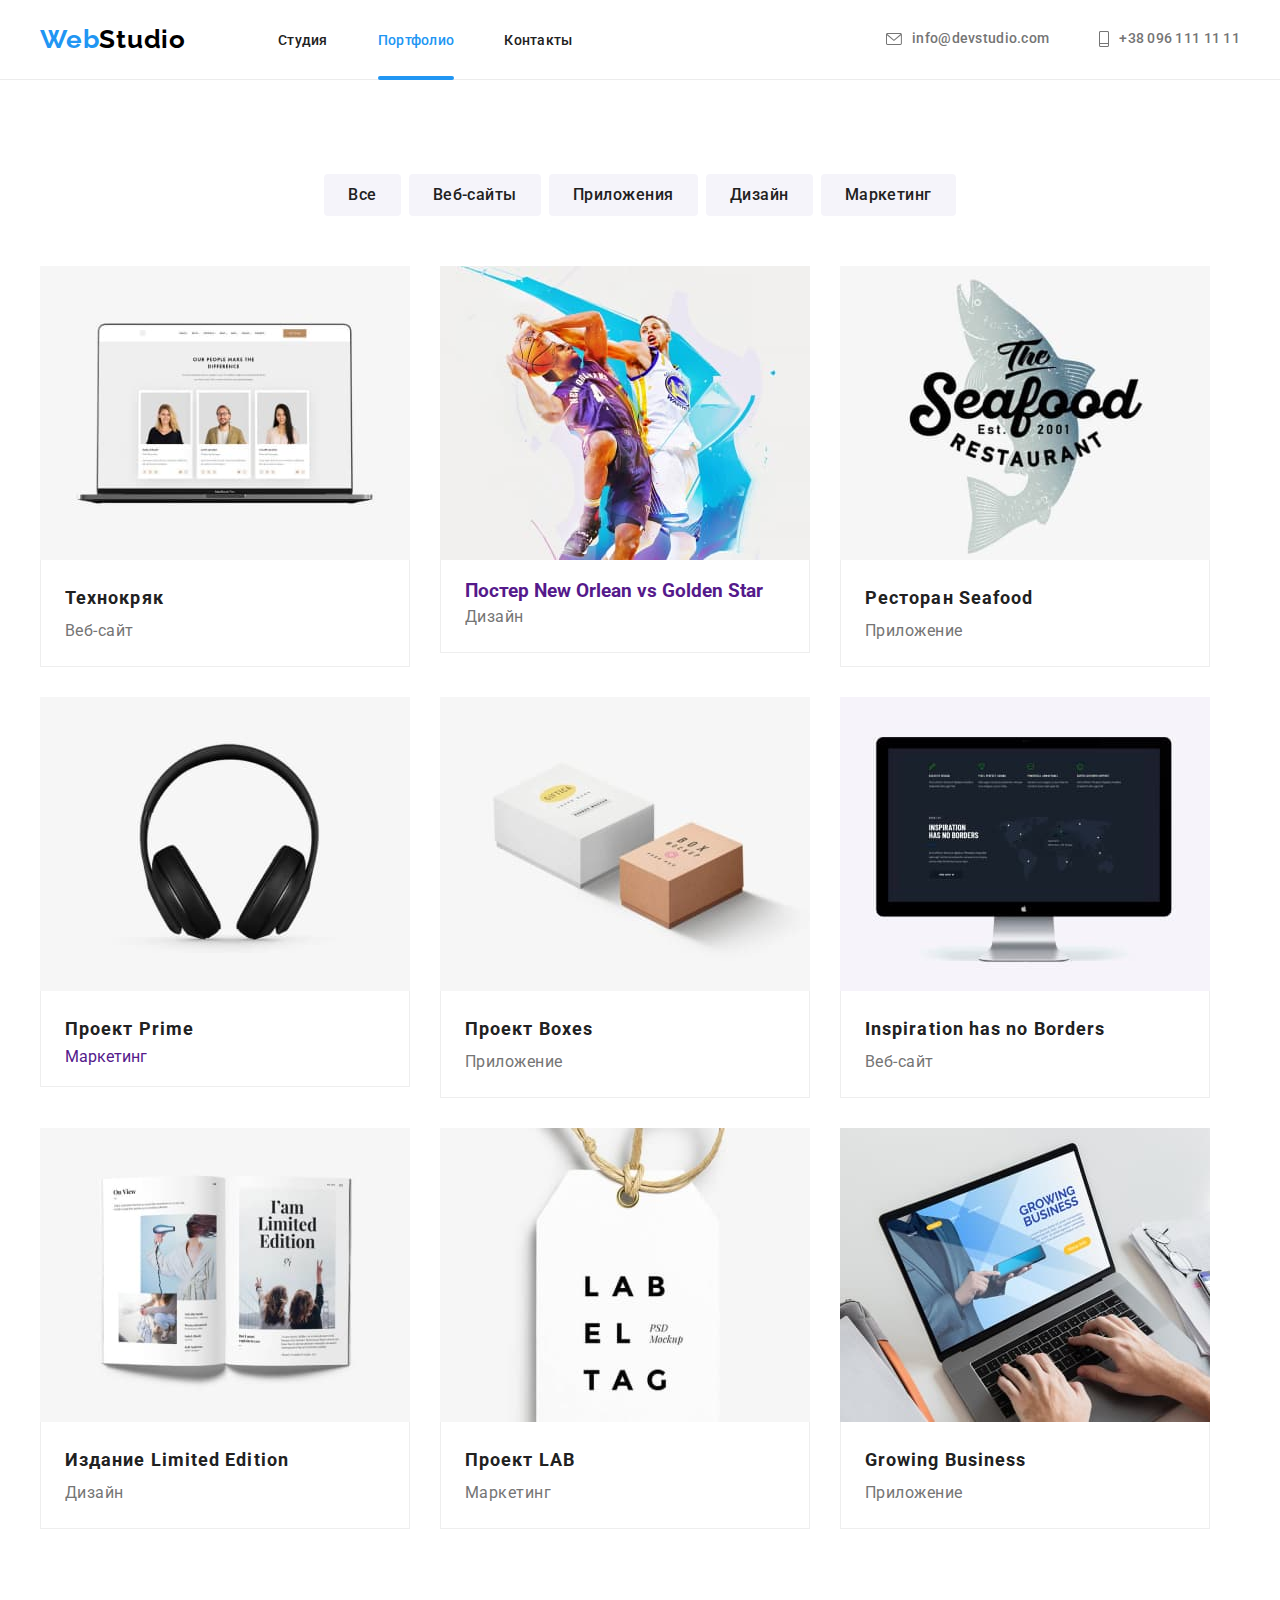
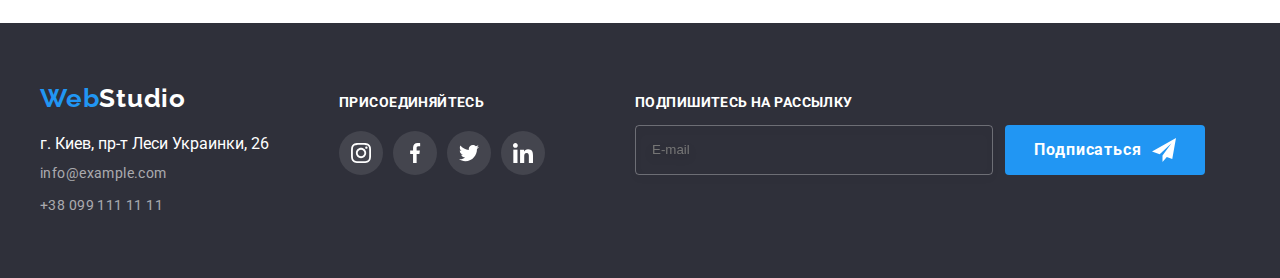
==== commit b57f6100: "Update portfolio.html" ====
--- a/portfolio.html
+++ b/portfolio.html
@@ -252,15 +252,17 @@
                     <div class="footer-subscribe-form">
                         <form action="#" class="footer-form">
                             <p class="footer-form-head">Подпишитесь на рассылку</p>
-                            <label class="footer-form-field">
-                            <input type="email" class="footer-form-input" name="user-email" placeholder="E-mail">
-                            <button type="submit" class="footer-btn">
-                                Подписаться
-                                <svg class="footer-btn-img" width="24" height="24">
-                                    <use href="./images/sprite.svg#send"></use>
-                                </svg>
-                            </button>
-                        </label>
+                            <div class="form-wrapper">
+                                <label class="footer-form-field">
+                                    <input type="email" class="footer-form-input" name="user-email" placeholder="E-mail">
+                                </label>    
+                                <button type="submit" class="footer-btn">
+                                    Подписаться
+                                    <svg class="footer-btn-img" width="24" height="24">
+                                        <use href="./images/sprite.svg#send"></use>
+                                    </svg>
+                                </button>
+                            </div>
                         </form>
                     </div>
             </div>
